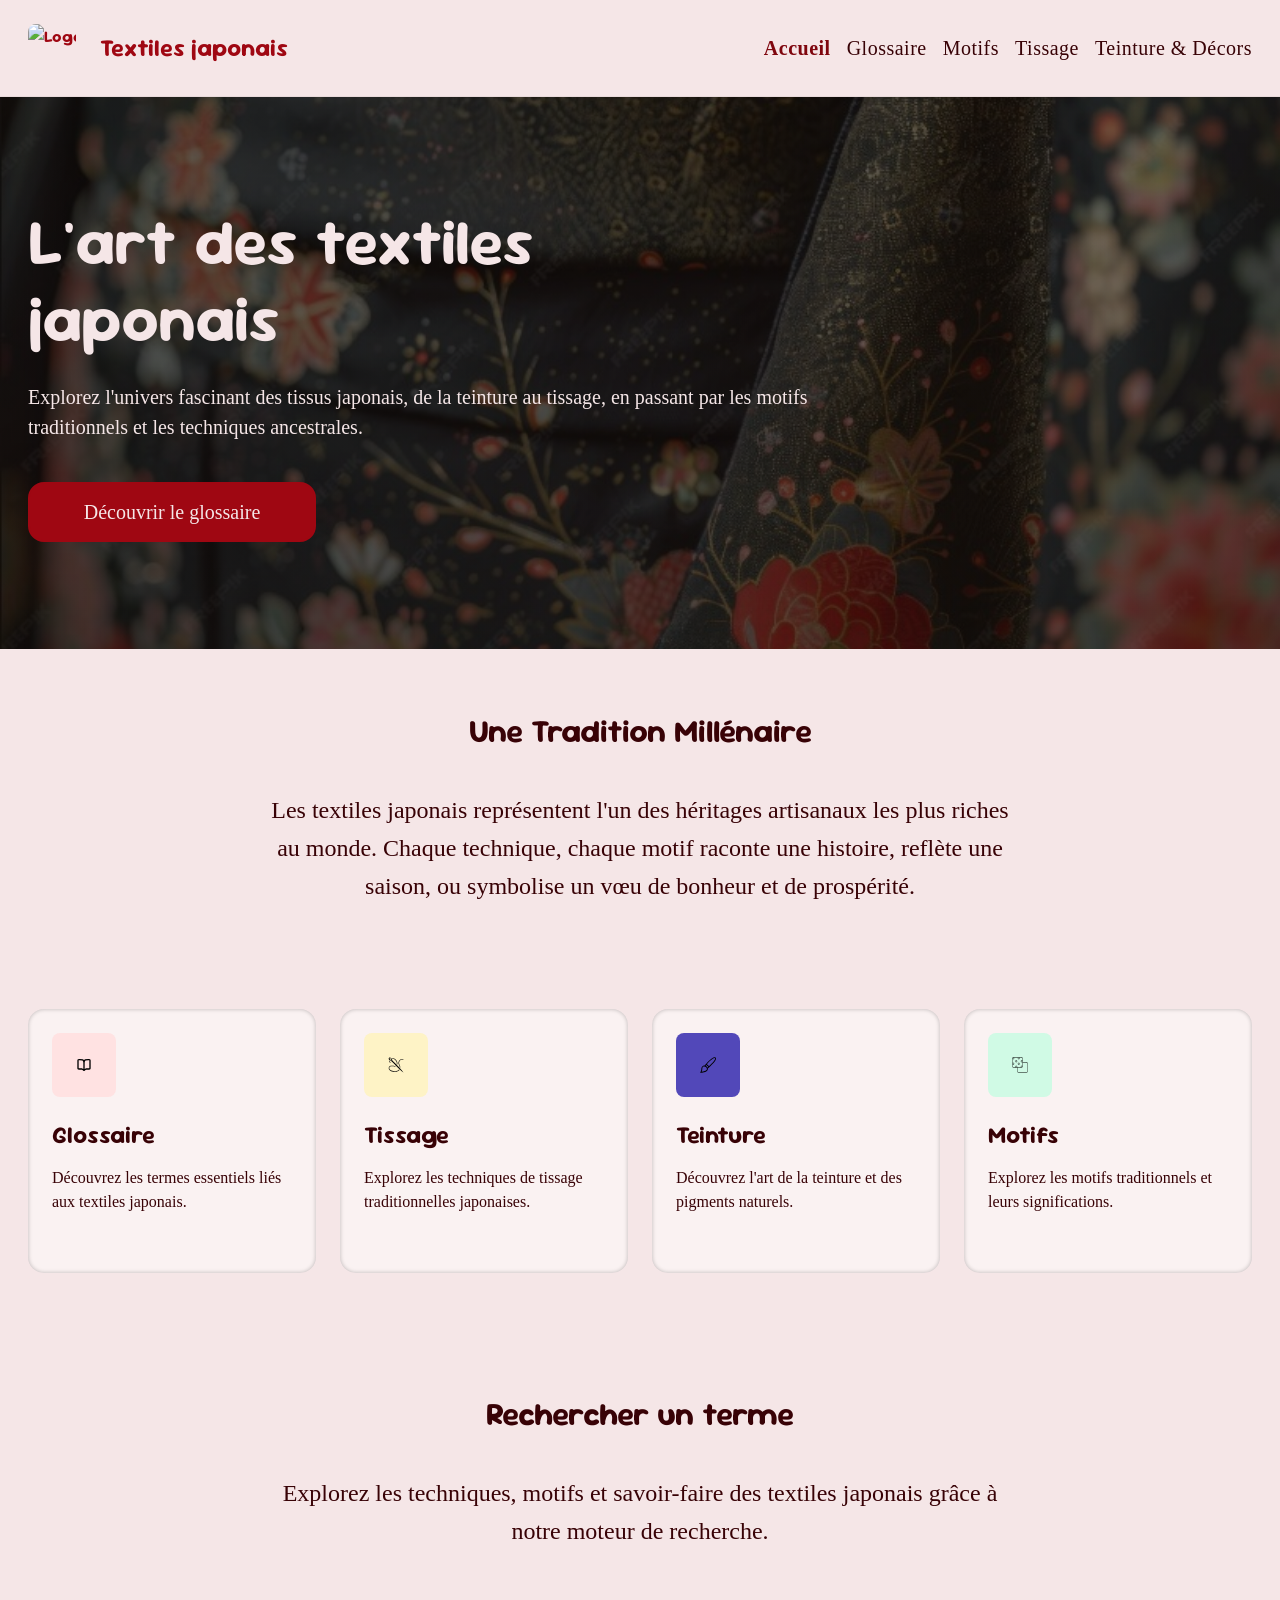
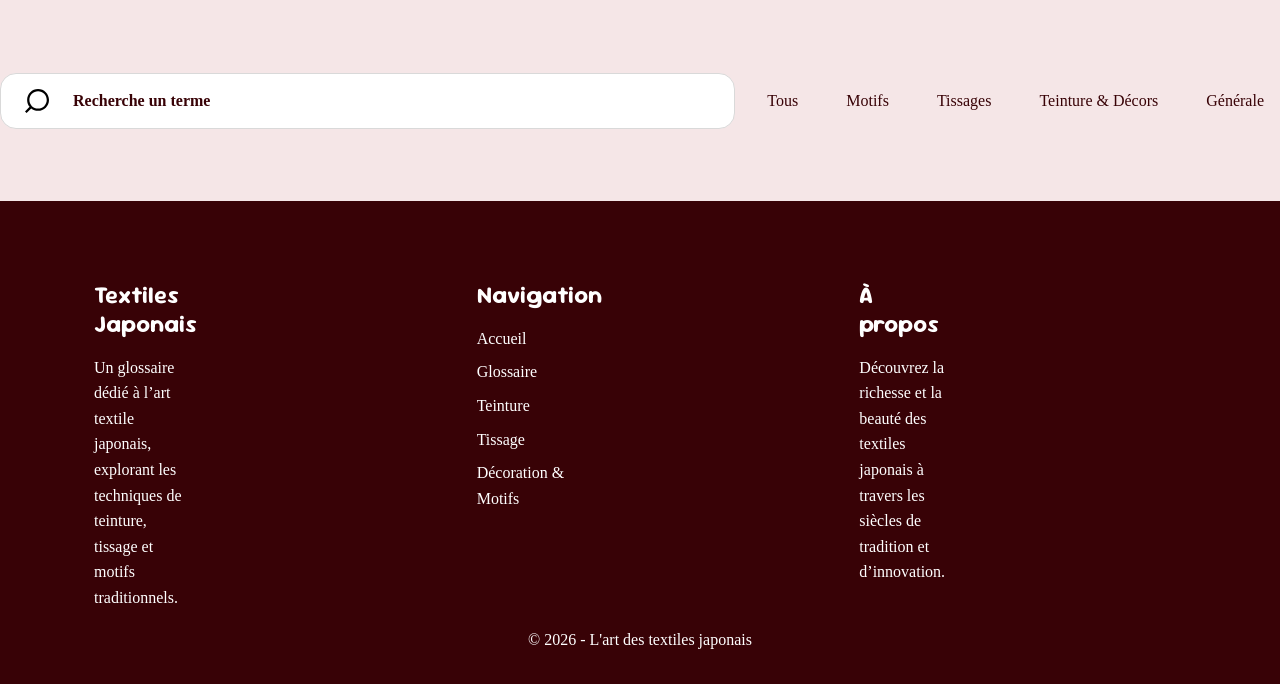
==== index.html @ 6d3a4010 "working" ====
<!DOCTYPE html>
<html lang="fr">
<head>
  <meta charset="UTF-8">
  <meta name="viewport" content="width=device-width, initial-scale=1.0">

  <title>L'art des textiles japonais | Accueil</title>
  <meta name="description" content="Découvrez l'univers des textiles japonais : glossaire, motifs, tissage, teinture et décoration traditionnels.">

  <meta property="og:title" content="L'art des textiles japonais | Accueil">
  <meta property="og:description" content="Explorez l'univers fascinant des tissus japonais, de la teinture au tissage, en passant par les motifs traditionnels et les techniques ancestrales.">
  <meta property="og:image" content="images/og-image.jpg">
  <meta property="og:type" content="website">

  <link rel="preconnect" href="https://fonts.googleapis.com">
  <link rel="preconnect" href="https://fonts.gstatic.com" crossorigin>
  <link href="https://fonts.googleapis.com/css2?family=Sour+Gummy:wght@700&display=swap" rel="stylesheet">

  <link rel="stylesheet" href="https://cdn.jsdelivr.net/npm/bootstrap-icons@1.11.3/font/bootstrap-icons.min.css">
  <link href="https://cdn.jsdelivr.net/npm/bootstrap@5.3.3/dist/css/bootstrap.min.css" rel="stylesheet">
  <link rel="stylesheet" href="css/style.css">
</head>
<body>

    <div id="site-header"></div>

  <main>

    <!-- Bloc 1 : Hero -->
    <section class="hero-section-textile">
  <div class="custom-container">
    <div class="row">
      <div class="col-12 col-md-10 col-lg-8">
        <div class="hero-content">
          <h1>L'art des textiles japonais</h1>

          <p>
            Explorez l'univers fascinant des tissus japonais, de la teinture au tissage,
            en passant par les motifs traditionnels et les techniques ancestrales.
          </p>

          <a href="glossaire.html" class="btn-discover hero-btn">
            Découvrir le glossaire
          </a>
        </div>
      </div>
    </div>
  </div>
</section>

    <!-- Bloc 2 : Introduction -->
    <section class="tradition-section">
    <div class="custom-container tradition-content">
    

        <h2>Une Tradition Millénaire</h2>

        <p>
        Les textiles japonais représentent l'un des héritages artisanaux les plus riches au monde.
        Chaque technique, chaque motif raconte une histoire, reflète une saison, ou symbolise
        un vœu de bonheur et de prospérité.
        </p>

    </div>
    </section>

    <!-- Bloc 3 : 4 carrés -->
    <section class="navigation-cards-section">
        <div class="custom-container">
            <div class="cards-grid">

            <a href="glossaire.html" class="nav-card-link">
                <article class="nav-card">
                <div class="nav-card-icon icon-1">
                    <img src="svg/book.svg" alt="" aria-hidden="true">
                </div>
                <h2>Glossaire</h2>
                <p>Découvrez les termes essentiels liés aux textiles japonais.</p>
                </article>
            </a>

            <a href="tissage.html" class="nav-card-link">
                <article class="nav-card">
                <div class="nav-card-icon icon-2">
                    <img src="svg/sewing.svg" alt="" aria-hidden="true">
                </div>
                <h2>Tissage</h2>
                <p>Explorez les techniques de tissage traditionnelles japonaises.</p>
                </article>
            </a>

            <a href="teinture-decoration.html" class="nav-card-link">
                <article class="nav-card">
                <div class="nav-card-icon icon-3">
                    <img src="svg/paint.svg" alt="" aria-hidden="true">
                </div>
                <h2>Teinture</h2>
                <p>Découvrez l'art de la teinture et des pigments naturels.</p>
                </article>
            </a>

            <a href="motifs.html" class="nav-card-link">
                <article class="nav-card">
                <div class="nav-card-icon icon-4">
                    <img src="svg/pattern.svg" alt="" aria-hidden="true">
                </div>
                <h2>Motifs</h2>
                <p>Explorez les motifs traditionnels et leurs significations.</p>
                </article>
            </a>

            </div>
        </div>
        </section>

    <!-- Bloc 4 : recherche -->
    
   <section class="tradition-section">
  <div class="custom-container tradition-content">

    <h2>Rechercher un terme</h2>

    <p>
      Explorez les techniques, motifs et savoir-faire des textiles japonais
      grâce à notre moteur de recherche.
    </p>

  </div>
</section>

<section class="search-section">
        <div class="search-toolbar">

  <div class="search-input-box">
    <img src="svg/loupe.svg" alt="" aria-hidden="true">
    <label for="searchInput" class="visually-hidden">Recherche un terme</label>
    <input
      type="search"
      id="searchInput"
      class="search-input-field no-border-input"
      placeholder="Recherche un terme"
    >
  </div>

  <div class="search-categories" role="group" aria-label="Filtrer par catégorie">
    <button type="button" class="category-filter" data-category="tous">Tous</button>
<button type="button" class="category-filter" data-category="motifs">Motifs</button>
<button type="button" class="category-filter" data-category="tissages">Tissages</button>
<button type="button" class="category-filter" data-category="teinture">Teinture & Décors</button>
<button type="button" class="category-filter" data-category="generale">Générale</button>
  </div>

</div>

       

        <div id="resultsInfo" class="results-info" aria-live="polite"></div>
        <div id="resultsContainer" class="results-grid"></div>

        

   
    </section>



  </main>

 <div id="site-footer"></div>

  <script src="https://cdn.jsdelivr.net/npm/bootstrap@5.3.3/dist/js/bootstrap.bundle.min.js"></script>
  <script src="js/main.js"></script>
</body>
</html>
---- css/style.css ----
:root {
  --bg-main: #f5e6e7;
  --bg-light: #ffffff72;

  --text-dark: #380206;
  --text-soft: #5f5249;

  --primary: #9f0712;
  --primary-dark: #7d0510;
  --secondary: #b88b4a;
  --accent: #d8c3a5;
  --white: #ffffff;
  --border-light: #d9d9d9;

  --shadow-soft: 0 10px 30px rgba(0, 0, 0, 0.08);
  --shadow-inner: inset 0 0 4px rgba(0, 0, 0, 0.25);

  --radius-lg: 16px;
  --radius-md: 16px;
  --radius-sm: 8px;

  --container-width: 1224px;

  --font-title: "Sour Gummy", cursive;
--font-text: "Times New Roman", serif;

  --fs-h1: 64px;
  --fs-h2: 32px;
  --fs-h3: 24px;
  --fs-text-lg: 32px;
  --fs-text-md: 24px;
  --fs-text: 16px;
  
  --nav-default: #380206;
--nav-hover: #8f0610;
--nav-active: #7f060e;
}

html {
  scroll-behavior: smooth;
}

body {
  margin: 0;
  background-color: var(--bg-main);
  color: #380206;
  font-family: var(--font-text);
  font-size: var(--fs-text);
  line-height: 1.6;
}

h1,
h2,
h3 {
  margin: 0;
  font-family: var(--font-title);
  line-height: 1.2;
}

h1 {
  font-size: var(--fs-h1);
  font-weight: 700;
}

h2 {
  font-size: var(--fs-h2);
  font-weight: 700;
}

h3 {
  font-size: var(--fs-h3);
  font-weight: 400;
}

p {
  margin: 0;
  font-size: var(--fs-text);
  font-family: var(--font-text);
  line-height: 1.6;
}

img {
  display: block;
  max-width: 100%;
  height: auto;
}

a:focus-visible,
button:focus-visible,
input:focus-visible {
  outline: 3px solid var(--secondary);
  outline-offset: 3px;
}

.visually-hidden {
  position: absolute;
  width: 1px;
  height: 1px;
  padding: 0;
  margin: -1px;
  overflow: hidden;
  clip: rect(0, 0, 0, 0);
  white-space: nowrap;
  border: 0;
}

.custom-container {
  width: min(var(--container-width), calc(100% - 2rem));
  margin-inline: auto;
}

/* NAVIGATION */
.site-header {
  position: relative;
  z-index: 100;
}

.custom-navbar {
  padding: 16px 0;
  background-color: #f5e6e7;
  backdrop-filter: blur(8px);
  border-bottom: 1px solid rgba(0, 0, 0, 0.05);
}

.header-row {
  min-height: 64px;
}

.navbar-brand {
  color: var(--primary);
  font-family: var(--font-title);
  font-weight: 700;
  text-decoration: none;
}

.brand-logo {
  display: inline-flex;
  align-items: center;
  gap: 24px;
}

.brand-image {
  width: 48px;
  height: 48px;
  object-fit: cover;
  border-radius: 8px;
  flex-shrink: 0;
}

.brand-text {
  display: inline-block;
  color: var(--primary);
  font-family: var(--font-title);
  font-size: 24px;
  font-weight: 700;
  line-height: 1;
  white-space: nowrap;
}

.header-nav {
  display: flex;
  flex-wrap: nowrap;
  justify-content: flex-end;
  align-items: center;
  gap: 8px 16px;
  overflow-x: auto;
  overflow-y: hidden;
  white-space: nowrap;
  -webkit-overflow-scrolling: touch;
  scrollbar-width: none;
}

.header-nav::-webkit-scrollbar {
  display: none;
}

.header-nav .nav-item {
  flex: 0 0 auto;
}

.nav-link {
  position: relative;
  display: inline-block;
  padding: 8px 0;
  color: var(--nav-default);
  font-size: 20px;
  font-weight: 500;
  white-space: nowrap;
  transition: color 0.3s ease;
  letter-spacing: 0.5px;
}

.nav-link:hover,
.nav-link:focus {
  color: var(--nav-hover);
}

.nav-link.active {
  color: var(--nav-active) !important;
  font-weight: 700;
}

.nav-link::after {
  content: "";
  position: absolute;
  left: 0;
  bottom: -4px;
  width: 0;
  height: 2px;
  background: var(--nav-hover);
  transition: width 0.25s ease;
}

.nav-link:hover::after,
.nav-link:focus::after {
  width: 100%;
}

.nav-link.active::after {
  width: 100%;
  background: var(--nav-active);
}

/* BLOCS DE TITRES COMMUNS */
.section-intro,
.tradition-content{
  display: flex;
  flex-direction: column;
  align-items: center;
  gap: 40px;
  text-align: center;
}

.section-intro p,
.tradition-content p{
  max-width: 744px;
  font-size: var(--fs-text-md);
  font-weight: 400;
  line-height: 1.6;
}
/* HERO ACCUEIL */
.hero-section-tissage,
.hero-section-teinture,
.hero-section-motifs,
.hero-section-textile {
  position: relative;
  height: 552px;
  display: flex;
  align-items: center;
  overflow: hidden;
  color: var(--white);
}

.hero-section-tissage::before {
  content: "";
  position: absolute;
  inset: 0;
  z-index: 0;
  background:
    linear-gradient(rgba(30, 20, 15, 0.45), rgba(30, 20, 15, 0.45)),
    url("../images/Tissage-deb.jpg") center / cover no-repeat;
  transform: scale(1);
  animation: heroZoom 8s ease-out forwards;
}

.hero-section-teinture::before {
  content: "";
  position: absolute;
  inset: 0;
  z-index: 0;
  background:
    linear-gradient(rgba(30, 20, 15, 0.45), rgba(30, 20, 15, 0.45)),
    url("../images/Teinture-Deb.jpg") center / cover no-repeat;
  transform: scale(1);
  animation: heroZoom 8s ease-out forwards;
}

.hero-section-motifs::before {
  content: "";
  position: absolute;
  inset: 0;
  z-index: 0;
  background:
    linear-gradient(rgba(30, 20, 15, 0.45), rgba(30, 20, 15, 0.45)),
    url("../images/Motifs-deb.jpg") center / cover no-repeat;
  transform: scale(1);
  animation: heroZoom 8s ease-out forwards;
}
.hero-section-textile::before {
  content: "";
  position: absolute;
  inset: 0;
  z-index: 0;
  background:
    linear-gradient(rgba(30, 20, 15, 0.45), rgba(30, 20, 15, 0.45)),
    url("../images/Textile_Japonais.jpg") center / cover no-repeat;
  transform: scale(1);
  animation: heroZoom 8s ease-out forwards;
}
.hero-section-tissage::after,
.hero-section-teinture::after,
.hero-section-motifs::after,
.hero-section-textile::after {
  content: "";
  position: absolute;
  inset: 0;
  z-index: 1;
  background:
    linear-gradient(rgba(20, 14, 12, 0.2), rgba(20, 14, 12, 0.35)),
    linear-gradient(to right, rgba(0, 0, 0, 0.3), rgba(0, 0, 0, 0.08));
}

.hero-content {
  position: relative;
  z-index: 2;
  display: flex;
  flex-direction: column;
  gap: 24px;
  text-align: left;
  animation: fadeUp 0.9s ease;
}

.hero-content h1 {
  max-width: 600px;
  color: #f5e6e7;
}

.hero-content p {
  max-width: 808px;
  font-size: 20px;
  font-weight: 400;
  line-height: 1.5;
  color: #f5e6e7;
}

.hero-content .hero-btn {
  margin-top: 16px;
}





@keyframes heroZoom {
  from {
    transform: scale(1.06);
  }
  to {
    transform: scale(1);
  }
}



.hero-btn {
  margin-top: 16px;
}

.btn-discover {
  display: inline-flex;
  align-items: center;
  justify-content: center;

  width: 288px;
  height: 60px;
  padding: 16px;

  border-radius: var(--radius-md);
  background-color: #9f0712;
  color: #f5e6e7;

  font-size: 20px;
  font-weight: 500;
  text-decoration: none;

  border: 2px solid #9f0712;

  transition: all 0.3s ease;
}

.btn-discover:hover,
.btn-discover:focus {
  background-color: #f5e6e7;
  color: #9f0712;
}


/* BLOC INTRO */
.tradition-section {
  height: 320px;
  display: flex;
  align-items: center;
}

/* CARTES DE NAVIGATION */
.navigation-cards-section,
.search-section {
  padding: 40px 0;
}

.cards-grid {
  display: flex;
  flex-wrap: wrap;
  justify-content: space-between;
  gap: 24px;
}

.nav-card-link,
.result-card-link {
  display: block;
  color: inherit;
  text-decoration: none;
}

.nav-card {
  width: 288px;
  height: 264px;
  display: flex;
  flex-direction: column;
  align-items: flex-start;

  padding: 24px 24px;

  background-color: var(--bg-light);
  border-radius: var(--radius-md);
  box-shadow: var(--shadow-inner);

  transition: transform 0.3s ease, box-shadow 0.3s ease;
}

.nav-card:hover,
.nav-card:focus-within {
  transform: translateY(-6px);
  box-shadow: 0 14px 34px rgba(0, 0, 0, 0.12);
}

.nav-card-icon {
  width: 64px;
  height: 64px;
  box-sizing: border-box;
  display: flex;
  align-items: center;
  justify-content: center;
  padding: 24px;
  border-radius: var(--radius-sm);
}

.nav-card-icon img {
  width: 100%;
  height: 100%;
  object-fit: contain;
}

.nav-card h2 {
  margin-top: 24px;
  font-size: 24px;
  font-weight: 700;
  text-align: left;
}

.nav-card p {
  margin-top: 16px;
  font-size: 16px;
  font-weight: 400;
  line-height: 1.5;
  text-align: left;
}

.icon-1 { background-color: #ffe2e2; }
.icon-2 { background-color: #fef3c6; }
.icon-3 { background-color: #5248b9; }
.icon-4 { background-color: #d0fae5; }



/* RECHERCHE */

.search-section-content {
  display: flex;
  flex-direction: column;
  gap: 24px;
}

.search-toolbar {
  display: flex;
  align-items: center;
  gap: 16px;
  width: 100%;
}

.search-input-box {
  flex: 1 1 auto;
  max-width: 100%;
  display: flex;
  align-items: center;
  gap: 24px;
  height: 56px;
  padding: 0 24px;
  background-color: var(--white);
  border: 1px solid var(--border-light);
  border-radius: var(--radius-md);
}

.search-input-box img {
  width: 24px;
  height: 24px;
  object-fit: contain;
  flex-shrink: 0;
   color: #380206;
}

.search-input-field,
.no-border-input {
  flex: 1 1 auto;
  min-width: 0;
  width: 100%;
  padding: 0;
  border: none;
  outline: none;
  background: transparent;
  color: #380206;
  font-size: 16px;
  font-weight: 700;
}

.search-input-field::placeholder,
.no-border-input::placeholder {
  color: #380206;
  opacity: 1;
}

.search-categories {
  flex: 0 1 496px;
  max-width: 600px;
  display: flex;
  align-items: center;
  justify-content: flex-end;
  gap: 16px;
}

.category-filter {
  padding: 8px 16px;
  border: none;
  border-radius: var(--radius-sm);
  background: transparent;
  color: #380206;
  font-size: 16px;
  font-weight: 500;
  white-space: nowrap;
  transition: background-color 0.3s ease, color 0.3s ease;
}



.category-filter:hover,
.category-filter:focus {
  background-color: #9f0712;
  color: #f5e6e7;
  border-color: #9f0712;
}



.results-count,
.results-info {
  width: 100%;
  max-width: var(--container-width);
  margin: 32px auto 0;
  text-align: center;
  color: #380206;
  font-size: 16px;
  font-weight: 700;
}

.results-grid {
  display: grid;
  grid-template-columns: repeat(3, 392px);
  justify-content: center;
  gap: 16px;
  width: 100%;
  max-width: var(--container-width);
  margin: 24px auto 0;
}

/* CARTES RÉSULTATS */
.result-card {
  display: flex;
  width: 392px;
  height: 384px;
  overflow: hidden;
  background-color: var(--white);
  border-radius: var(--radius-md);
  box-shadow: var(--shadow-inner);
  transition: transform 0.3s ease;
}

.result-card-link:hover .result-card,
.result-card-link:focus-visible .result-card {
  transform: translateY(-4px);
}

.result-card-image {
  width: 208px;
  height: 384px;
  flex-shrink: 0;
}

.result-card-image img {
  width: 100%;
  height: 100%;
  object-fit: cover;
}

.result-card-content {
  width: 184px;
  height: 384px;
  box-sizing: border-box;
  display: flex;
  flex-direction: column;
  align-items: flex-start;
  padding: 24px 8px;
}

.result-badge {
  display: inline-flex;
  align-items: center;
  justify-content: center;
  padding: 8px;
  border-radius: var(--radius-sm);
  color: #000000;
  font-size: 12px;
  font-weight: 400;
}

.result-text-content {
  display: flex;
  flex-direction: column;
  align-items: flex-start;
  margin-top: 64px;
}

.result-text-content h2 {
  font-size: 24px;
  font-weight: 700;
}

.result-text-content h3 {
  margin-top: 16px;
  font-size: 16px;
  font-weight: 400;
  line-height: 1.4;
}

.result-text-content p {
  margin-top: 16px;
  font-size: 16px;
  font-weight: 400;
  line-height: 1.5;
}


/* FOOTER */

.site-footer {
  padding: 80px 0 32px;
  background-color: var(--text-dark);
  color: var(--white);
}

.footer-grid {
  display: grid;
  grid-template-columns: repeat(3, 1fr);
  gap: 32px;
  max-width: var(--container-width);
  margin: 0 auto;
}

.footer-column h3 {
  font-size: 24px;
  font-weight: 700;
  color: var(--white);
}

.footer-column p,
.footer-column a {
  font-size: 16px;
  line-height: 1.6;
  color: var(--white);
  text-decoration: none;
}

.footer-nav-list {
  list-style: none;
  padding: 0;
  margin: 16px 0 0;

  display: flex;
  flex-direction: column;
  gap: 8px;
}

.footer-nav-list a {
  transition: color 0.3s ease;
}

.footer-nav-list a:hover,
.footer-nav-list a:focus {
  color: var(--secondary);
}

.footer-bottom {
  margin-top: 16px;
}

.footer-bottom p {
  margin: 0;
  font-size: 16px;
}

/* RESPONSIVE */
@media (min-width: 1440px) {
  .custom-container {
    width: var(--container-width);
  }
}

@media (max-width: 1200px) {
  .cards-grid {
    justify-content: center;
  }
  .footer-grid {
    grid-template-columns: 1fr;
    gap: 40px;
  }

  .footer-column {
    width: 100%;
  }
}

@media (max-width: 992px) {
  .hero-section-tissage,
  .hero-section-teinture,
  .hero-section-motifs,
   .hero-section-textile {
    height: 480px;
  }

  .hero-content h1,
  .hero-content p {
    max-width: 100%;
  }
  .header-nav {
    gap: 24px;
  }

  .nav-link {
    font-size: 20px;
  }
 



 .search-toolbar {
  display: flex;
  align-items: center;
  gap: 16px;
  width: 100%;
}

/* BARRE DE RECHERCHE */
.search-input-box {
  flex: 1 1 auto;
  min-width: 0;

  display: flex;
  align-items: center;
  gap: 24px;

  height: 56px;
  padding: 0 24px;

  background-color: var(--white);
  border: 1px solid var(--border-light);
  border-radius: var(--radius-md);
}

/* CATÉGORIES */
.search-categories {
  flex: 0 0 auto;

  display: flex;
  align-items: center;
  gap: 16px;

  white-space: nowrap;
}

  .category-filter {
    padding: 8px;
    font-size: 14px;
  }


  .results-grid {
    grid-template-columns: repeat(2, 392px);
  }
  
}

@media (max-width: 840px) {
  .results-grid {
    grid-template-columns: 392px;
  }
}
@media (max-width: 767.98px) {
  .hero-section-tissage,
  .hero-section-teinture,
  .hero-section-motifs,
   .hero-section-textile{
    height: 480px;
  }

  .hero-content h1,
  .hero-content p {
    max-width: 100%;
  }
  .brand-text {
    font-size: 20px;
  }
  .custom-navbar {
    padding: 12px 0;
  }

  .header-row {
    min-height: 56px;
  }

  .brand-logo {
    gap: 0;
  }

  .header-nav {
    gap: 8px 12px;
    flex-wrap: nowrap;
  }

  .header-nav .nav-item-home {
    display: none;
  }

  .nav-link {
    font-size: 18px;
  }
   .search-toolbar {
    flex-direction: column;
    align-items: stretch;
  }

  .search-categories {
    justify-content: center;
    flex-wrap: wrap;
  }

  .category-filter {
    font-size: 14px;
    padding: 8px 12px;
  }
}
@media (max-width: 768px) {
  h1 {
    font-size: 40px;
  }

  h2 {
    font-size: 24px;
  }

 
  .tradition-content p{
    font-size: 24px;
  }

  .tradition-section {
    height: auto;
    padding: 80px 0;
  }

  .nav-card {
    width: 100%;
    max-width: 424px;
    height: auto;
  }

  .nav-card p {
    font-size: 16px;
  }

  .teinture-hero-section {
    height: auto;
    min-height: 360px;
    padding: 80px 0;
  }
  .brand-logo {
    gap: 24px;
  }
  
}

@media (max-width: 576px) {
  h2 {
    font-size: 24px;
  }

  .hero-text {
    font-size: 24px;
  }

  .results-grid {
    grid-template-columns: 1fr;
  }

  .result-card {
    width: 100%;
  }
}

@media (max-width: 420px) {
  .result-card {
    height: auto;
    flex-direction: column;
  }

  .result-card-image,
  .result-card-content {
    width: 100%;
    height: auto;
  }

  .result-card-image {
    height: 240px;
  }
}

.fiche-image {
  width: 100%;
  max-height: 560px;
  object-fit: cover;
}

.fiche-description {
  font-size: var(--fs-text-md);
  line-height: 1.7;
}
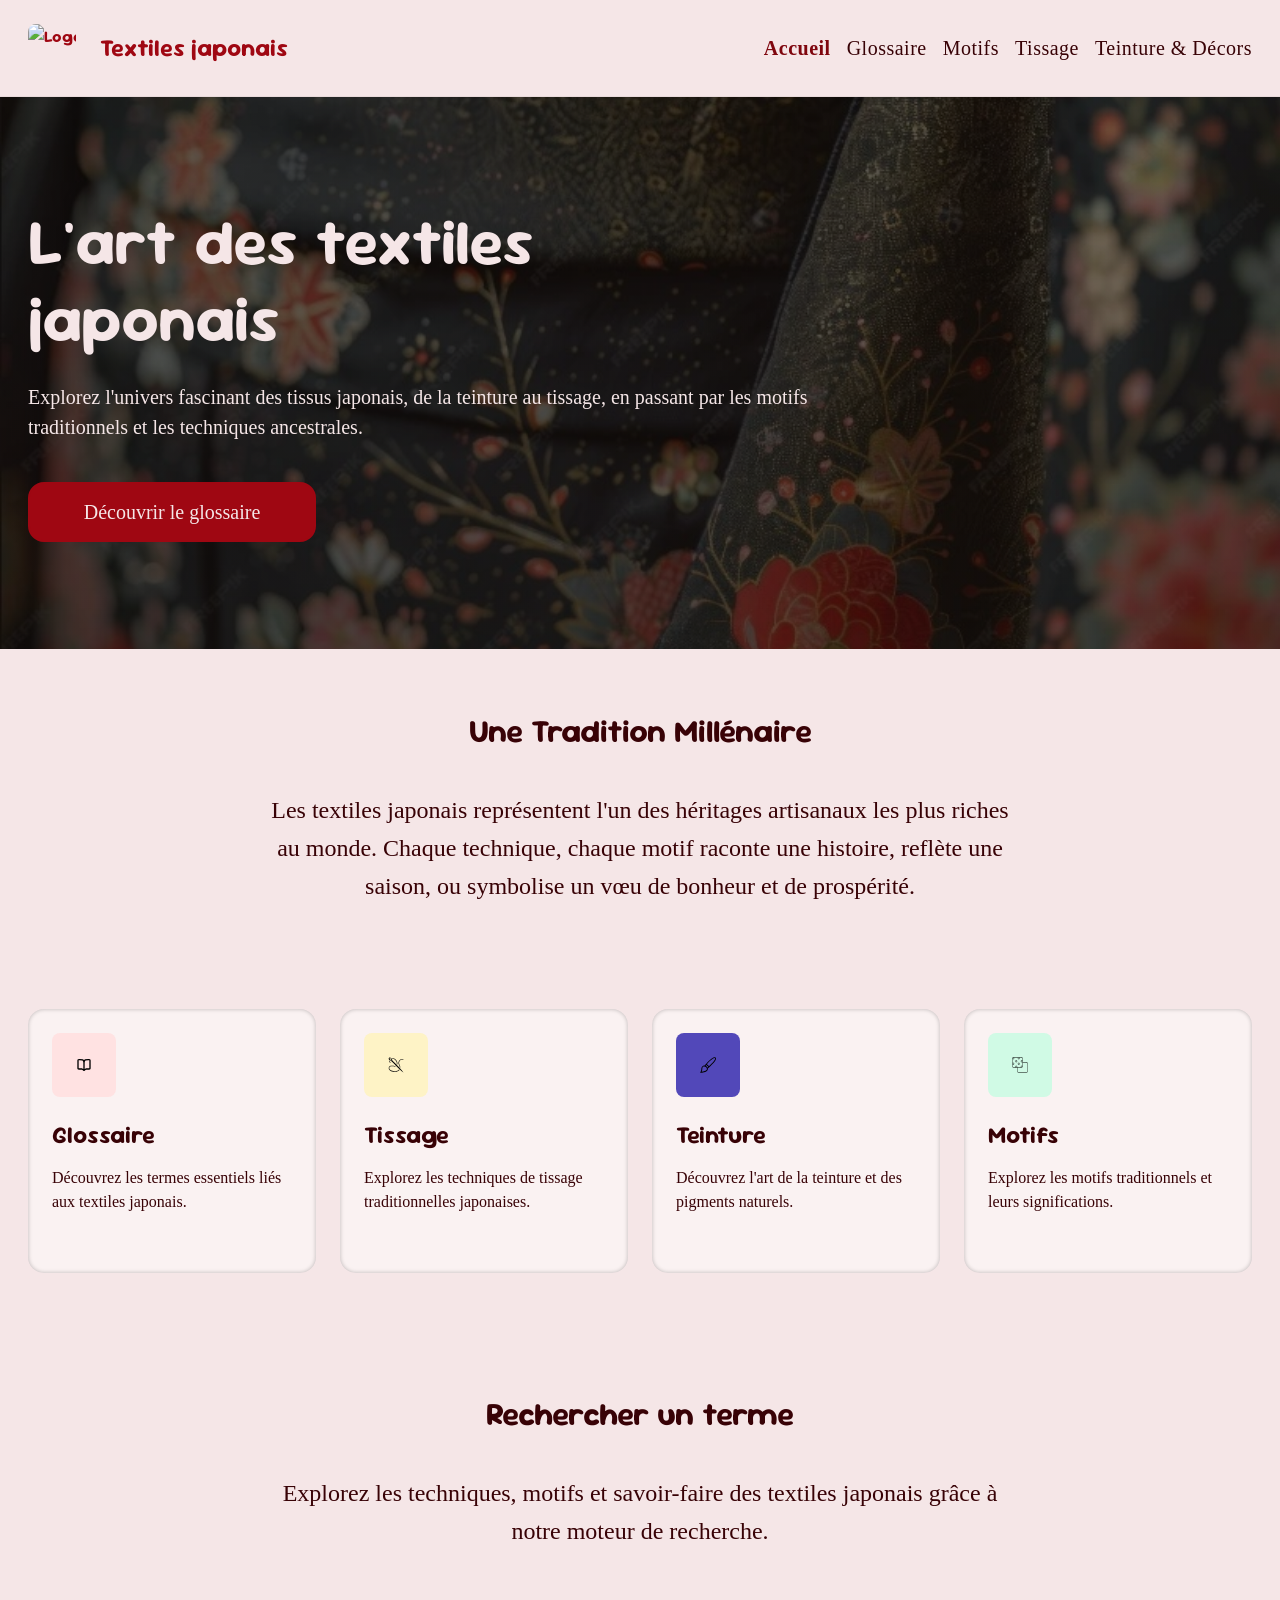
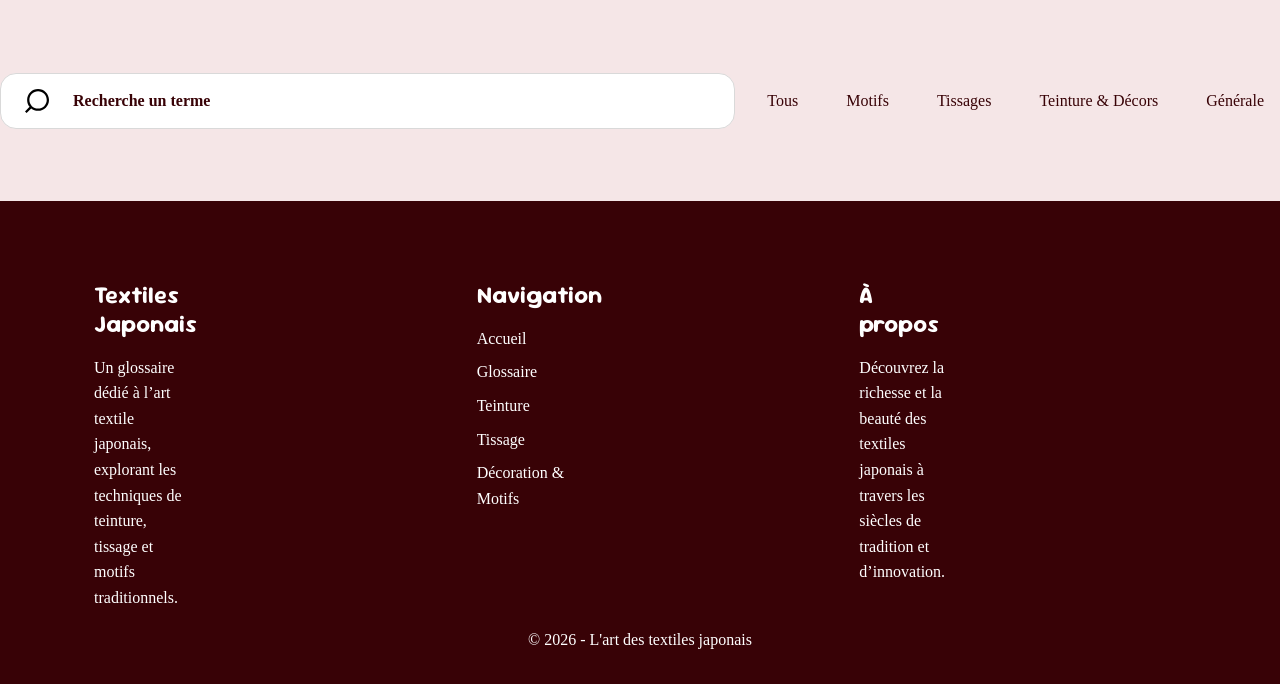
==== commit 187d65dc: "Changement en webp et indentation" ====
--- a/index.html
+++ b/index.html
@@ -1,174 +1,209 @@
-<!DOCTYPE html>
+<!doctype html>
 <html lang="fr">
-<head>
-  <meta charset="UTF-8">
-  <meta name="viewport" content="width=device-width, initial-scale=1.0">
-
-  <title>L'art des textiles japonais | Accueil</title>
-  <meta name="description" content="Découvrez l'univers des textiles japonais : glossaire, motifs, tissage, teinture et décoration traditionnels.">
-
-  <meta property="og:title" content="L'art des textiles japonais | Accueil">
-  <meta property="og:description" content="Explorez l'univers fascinant des tissus japonais, de la teinture au tissage, en passant par les motifs traditionnels et les techniques ancestrales.">
-  <meta property="og:image" content="images/og-image.jpg">
-  <meta property="og:type" content="website">
-
-  <link rel="preconnect" href="https://fonts.googleapis.com">
-  <link rel="preconnect" href="https://fonts.gstatic.com" crossorigin>
-  <link href="https://fonts.googleapis.com/css2?family=Sour+Gummy:wght@700&display=swap" rel="stylesheet">
-
-  <link rel="stylesheet" href="https://cdn.jsdelivr.net/npm/bootstrap-icons@1.11.3/font/bootstrap-icons.min.css">
-  <link href="https://cdn.jsdelivr.net/npm/bootstrap@5.3.3/dist/css/bootstrap.min.css" rel="stylesheet">
-  <link rel="stylesheet" href="css/style.css">
-</head>
-<body>
-
+  <head>
+    <meta charset="UTF-8" />
+    <meta name="viewport" content="width=device-width, initial-scale=1.0" />
+
+    <title>L'art des textiles japonais | Accueil</title>
+    <meta
+      name="description"
+      content="Découvrez l'univers des textiles japonais : glossaire, motifs, tissage, teinture et décoration traditionnels."
+    />
+
+    <meta property="og:title" content="L'art des textiles japonais | Accueil" />
+    <meta
+      property="og:description"
+      content="Explorez l'univers fascinant des tissus japonais, de la teinture au tissage, en passant par les motifs traditionnels et les techniques ancestrales."
+    />
+    <meta property="og:image" content="images/og-image.jpg" />
+    <meta property="og:type" content="website" />
+
+    <link rel="preconnect" href="https://fonts.googleapis.com" />
+    <link rel="preconnect" href="https://fonts.gstatic.com" crossorigin />
+    <link
+      href="https://fonts.googleapis.com/css2?family=Sour+Gummy:wght@700&display=swap"
+      rel="stylesheet"
+    />
+
+    <link
+      rel="stylesheet"
+      href="https://cdn.jsdelivr.net/npm/bootstrap-icons@1.11.3/font/bootstrap-icons.min.css"
+    />
+    <link
+      href="https://cdn.jsdelivr.net/npm/bootstrap@5.3.3/dist/css/bootstrap.min.css"
+      rel="stylesheet"
+    />
+    <link rel="stylesheet" href="css/style.css" />
+  </head>
+  <body>
     <div id="site-header"></div>
 
-  <main>
-
-    <!-- Bloc 1 : Hero -->
-    <section class="hero-section-textile">
-  <div class="custom-container">
-    <div class="row">
-      <div class="col-12 col-md-10 col-lg-8">
-        <div class="hero-content">
-          <h1>L'art des textiles japonais</h1>
+    <main>
+      <!-- Bloc 1 : Hero -->
+      <section class="hero-section-textile">
+        <div class="custom-container">
+          <div class="row">
+            <div class="col-12 col-md-10 col-lg-8">
+              <div class="hero-content">
+                <h1>L'art des textiles japonais</h1>
+
+                <p>
+                  Explorez l'univers fascinant des tissus japonais, de la
+                  teinture au tissage, en passant par les motifs traditionnels
+                  et les techniques ancestrales.
+                </p>
+
+                <a href="glossaire.html" class="btn-discover hero-btn">
+                  Découvrir le glossaire
+                </a>
+              </div>
+            </div>
+          </div>
+        </div>
+      </section>
+
+      <!-- Bloc 2 : Introduction -->
+      <section class="tradition-section">
+        <div class="custom-container tradition-content">
+          <h2>Une Tradition Millénaire</h2>
 
           <p>
-            Explorez l'univers fascinant des tissus japonais, de la teinture au tissage,
-            en passant par les motifs traditionnels et les techniques ancestrales.
+            Les textiles japonais représentent l'un des héritages artisanaux les
+            plus riches au monde. Chaque technique, chaque motif raconte une
+            histoire, reflète une saison, ou symbolise un vœu de bonheur et de
+            prospérité.
           </p>
-
-          <a href="glossaire.html" class="btn-discover hero-btn">
-            Découvrir le glossaire
-          </a>
-        </div>
-      </div>
-    </div>
-  </div>
-</section>
-
-    <!-- Bloc 2 : Introduction -->
-    <section class="tradition-section">
-    <div class="custom-container tradition-content">
-    
-
-        <h2>Une Tradition Millénaire</h2>
-
-        <p>
-        Les textiles japonais représentent l'un des héritages artisanaux les plus riches au monde.
-        Chaque technique, chaque motif raconte une histoire, reflète une saison, ou symbolise
-        un vœu de bonheur et de prospérité.
-        </p>
-
-    </div>
-    </section>
-
-    <!-- Bloc 3 : 4 carrés -->
-    <section class="navigation-cards-section">
+        </div>
+      </section>
+
+      <!-- Bloc 3 : 4 carrés -->
+      <section class="navigation-cards-section">
         <div class="custom-container">
-            <div class="cards-grid">
-
+          <div class="cards-grid">
             <a href="glossaire.html" class="nav-card-link">
-                <article class="nav-card">
+              <article class="nav-card">
                 <div class="nav-card-icon icon-1">
-                    <img src="svg/book.svg" alt="" aria-hidden="true">
+                  <img src="svg/book.svg" alt="" aria-hidden="true" />
                 </div>
                 <h2>Glossaire</h2>
-                <p>Découvrez les termes essentiels liés aux textiles japonais.</p>
-                </article>
+                <p>
+                  Découvrez les termes essentiels liés aux textiles japonais.
+                </p>
+              </article>
             </a>
 
             <a href="tissage.html" class="nav-card-link">
-                <article class="nav-card">
+              <article class="nav-card">
                 <div class="nav-card-icon icon-2">
-                    <img src="svg/sewing.svg" alt="" aria-hidden="true">
+                  <img src="svg/sewing.svg" alt="" aria-hidden="true" />
                 </div>
                 <h2>Tissage</h2>
-                <p>Explorez les techniques de tissage traditionnelles japonaises.</p>
-                </article>
+                <p>
+                  Explorez les techniques de tissage traditionnelles japonaises.
+                </p>
+              </article>
             </a>
 
             <a href="teinture-decoration.html" class="nav-card-link">
-                <article class="nav-card">
+              <article class="nav-card">
                 <div class="nav-card-icon icon-3">
-                    <img src="svg/paint.svg" alt="" aria-hidden="true">
+                  <img src="svg/paint.svg" alt="" aria-hidden="true" />
                 </div>
                 <h2>Teinture</h2>
                 <p>Découvrez l'art de la teinture et des pigments naturels.</p>
-                </article>
+              </article>
             </a>
 
             <a href="motifs.html" class="nav-card-link">
-                <article class="nav-card">
+              <article class="nav-card">
                 <div class="nav-card-icon icon-4">
-                    <img src="svg/pattern.svg" alt="" aria-hidden="true">
+                  <img src="svg/pattern.svg" alt="" aria-hidden="true" />
                 </div>
                 <h2>Motifs</h2>
-                <p>Explorez les motifs traditionnels et leurs significations.</p>
-                </article>
-            </a>
-
-            </div>
-        </div>
-        </section>
-
-    <!-- Bloc 4 : recherche -->
-    
-   <section class="tradition-section">
-  <div class="custom-container tradition-content">
-
-    <h2>Rechercher un terme</h2>
-
-    <p>
-      Explorez les techniques, motifs et savoir-faire des textiles japonais
-      grâce à notre moteur de recherche.
-    </p>
-
-  </div>
-</section>
-
-<section class="search-section">
+                <p>
+                  Explorez les motifs traditionnels et leurs significations.
+                </p>
+              </article>
+            </a>
+          </div>
+        </div>
+      </section>
+
+      <!-- Bloc 4 : recherche -->
+
+      <section class="tradition-section">
+        <div class="custom-container tradition-content">
+          <h2>Rechercher un terme</h2>
+
+          <p>
+            Explorez les techniques, motifs et savoir-faire des textiles
+            japonais grâce à notre moteur de recherche.
+          </p>
+        </div>
+      </section>
+
+      <section class="search-section">
         <div class="search-toolbar">
-
-  <div class="search-input-box">
-    <img src="svg/loupe.svg" alt="" aria-hidden="true">
-    <label for="searchInput" class="visually-hidden">Recherche un terme</label>
-    <input
-      type="search"
-      id="searchInput"
-      class="search-input-field no-border-input"
-      placeholder="Recherche un terme"
-    >
-  </div>
-
-  <div class="search-categories" role="group" aria-label="Filtrer par catégorie">
-    <button type="button" class="category-filter" data-category="tous">Tous</button>
-<button type="button" class="category-filter" data-category="motifs">Motifs</button>
-<button type="button" class="category-filter" data-category="tissages">Tissages</button>
-<button type="button" class="category-filter" data-category="teinture">Teinture & Décors</button>
-<button type="button" class="category-filter" data-category="generale">Générale</button>
-  </div>
-
-</div>
-
-       
+          <div class="search-input-box">
+            <img src="svg/loupe.svg" alt="" aria-hidden="true" />
+            <label for="searchInput" class="visually-hidden"
+              >Recherche un terme</label
+            >
+            <input
+              type="search"
+              id="searchInput"
+              class="search-input-field no-border-input"
+              placeholder="Recherche un terme"
+            />
+          </div>
+
+          <div
+            class="search-categories"
+            role="group"
+            aria-label="Filtrer par catégorie"
+          >
+            <button type="button" class="category-filter" data-category="tous">
+              Tous
+            </button>
+            <button
+              type="button"
+              class="category-filter"
+              data-category="motifs"
+            >
+              Motifs
+            </button>
+            <button
+              type="button"
+              class="category-filter"
+              data-category="tissages"
+            >
+              Tissages
+            </button>
+            <button
+              type="button"
+              class="category-filter"
+              data-category="teinture"
+            >
+              Teinture & Décors
+            </button>
+            <button
+              type="button"
+              class="category-filter"
+              data-category="generale"
+            >
+              Générale
+            </button>
+          </div>
+        </div>
 
         <div id="resultsInfo" class="results-info" aria-live="polite"></div>
         <div id="resultsContainer" class="results-grid"></div>
-
-        
-
-   
-    </section>
-
-
-
-  </main>
-
- <div id="site-footer"></div>
-
-  <script src="https://cdn.jsdelivr.net/npm/bootstrap@5.3.3/dist/js/bootstrap.bundle.min.js"></script>
-  <script src="js/main.js"></script>
-</body>
-</html>+      </section>
+    </main>
+
+    <div id="site-footer"></div>
+
+    <script src="https://cdn.jsdelivr.net/npm/bootstrap@5.3.3/dist/js/bootstrap.bundle.min.js"></script>
+    <script src="js/main.js"></script>
+  </body>
+</html>
--- a/css/style.css
+++ b/css/style.css
@@ -258,7 +258,7 @@
   z-index: 0;
   background:
     linear-gradient(rgba(30, 20, 15, 0.45), rgba(30, 20, 15, 0.45)),
-    url("../images/Tissage-deb.jpg") center / cover no-repeat;
+    url("../images/Tissage-deb.webp") center / cover no-repeat;
   transform: scale(1);
   animation: heroZoom 8s ease-out forwards;
 }
@@ -270,7 +270,7 @@
   z-index: 0;
   background:
     linear-gradient(rgba(30, 20, 15, 0.45), rgba(30, 20, 15, 0.45)),
-    url("../images/Teinture-Deb.jpg") center / cover no-repeat;
+    url("../images/Teinture-Deb.webp") center / cover no-repeat;
   transform: scale(1);
   animation: heroZoom 8s ease-out forwards;
 }
@@ -282,7 +282,7 @@
   z-index: 0;
   background:
     linear-gradient(rgba(30, 20, 15, 0.45), rgba(30, 20, 15, 0.45)),
-    url("../images/Motifs-deb.jpg") center / cover no-repeat;
+    url("../images/Motifs-deb.webp") center / cover no-repeat;
   transform: scale(1);
   animation: heroZoom 8s ease-out forwards;
 }
@@ -293,7 +293,7 @@
   z-index: 0;
   background:
     linear-gradient(rgba(30, 20, 15, 0.45), rgba(30, 20, 15, 0.45)),
-    url("../images/Textile_Japonais.jpg") center / cover no-repeat;
+    url("../images/Textile_Japonais.webp") center / cover no-repeat;
   transform: scale(1);
   animation: heroZoom 8s ease-out forwards;
 }
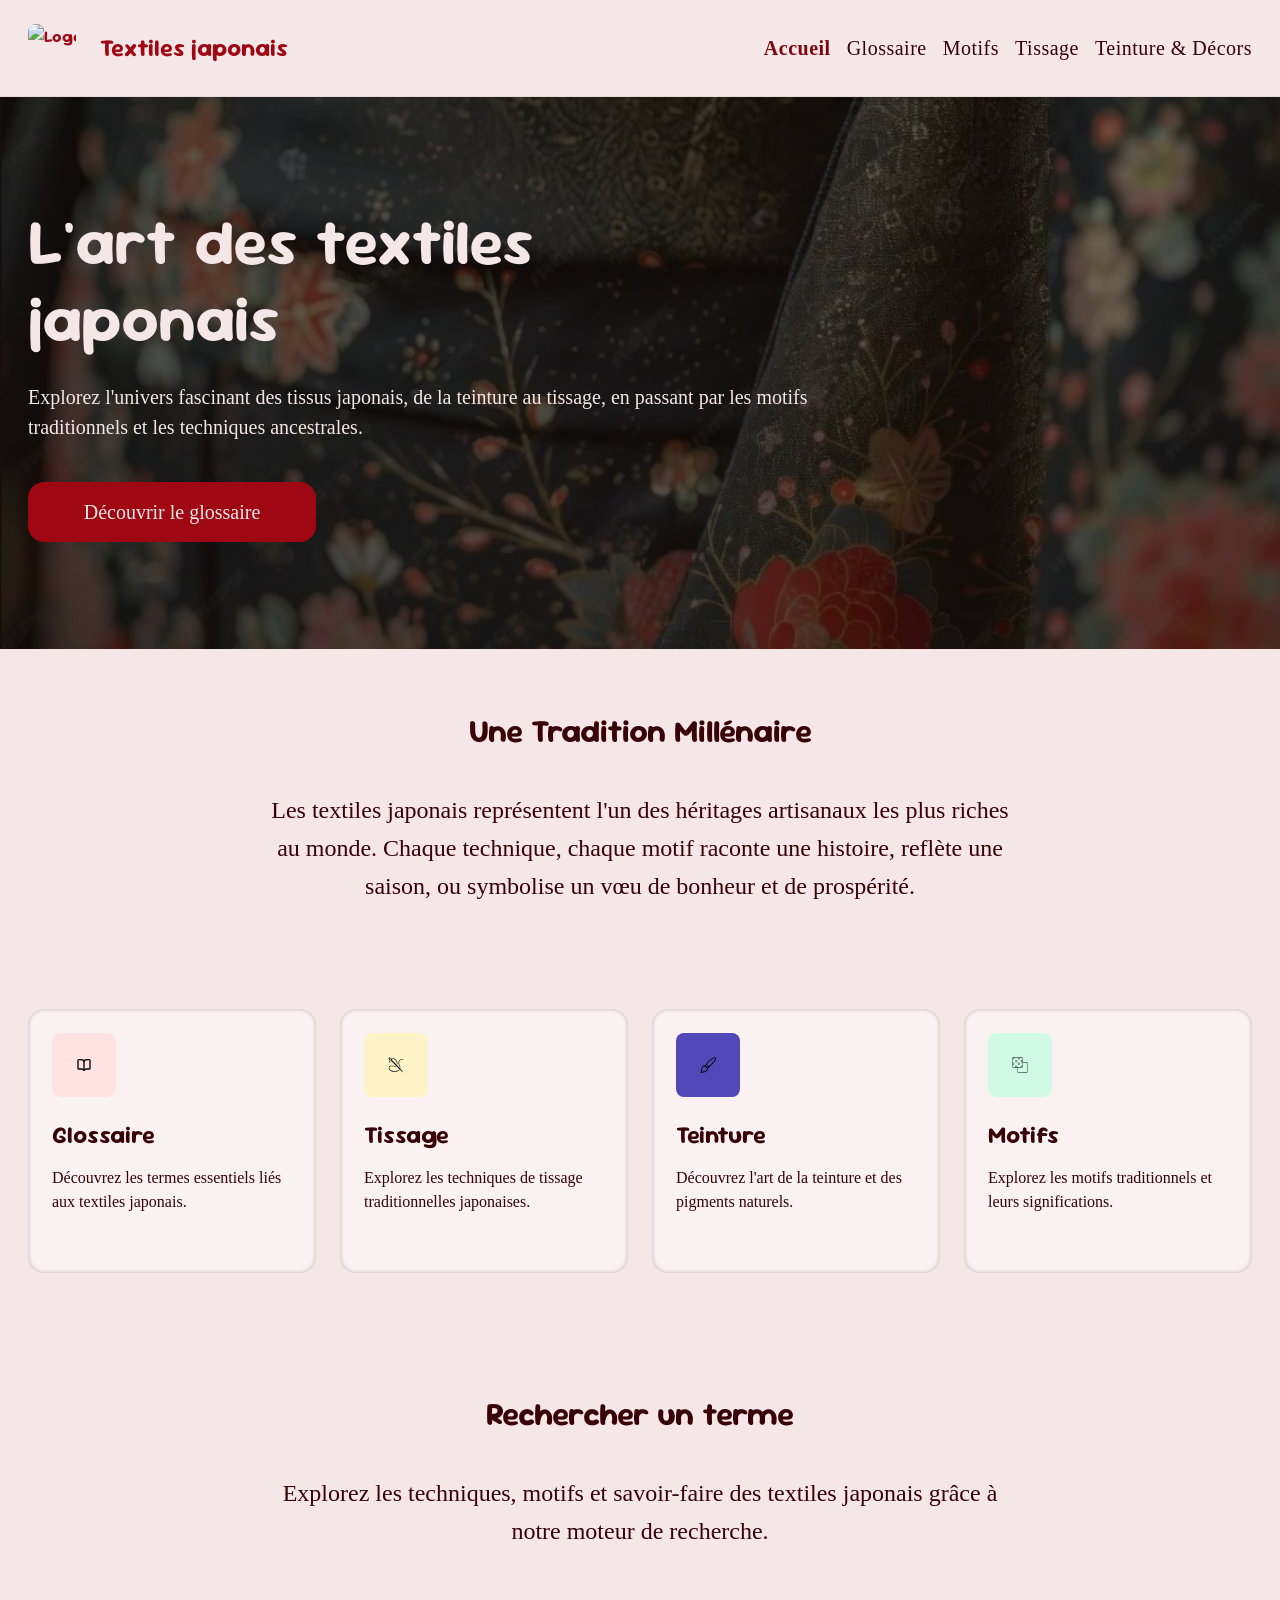
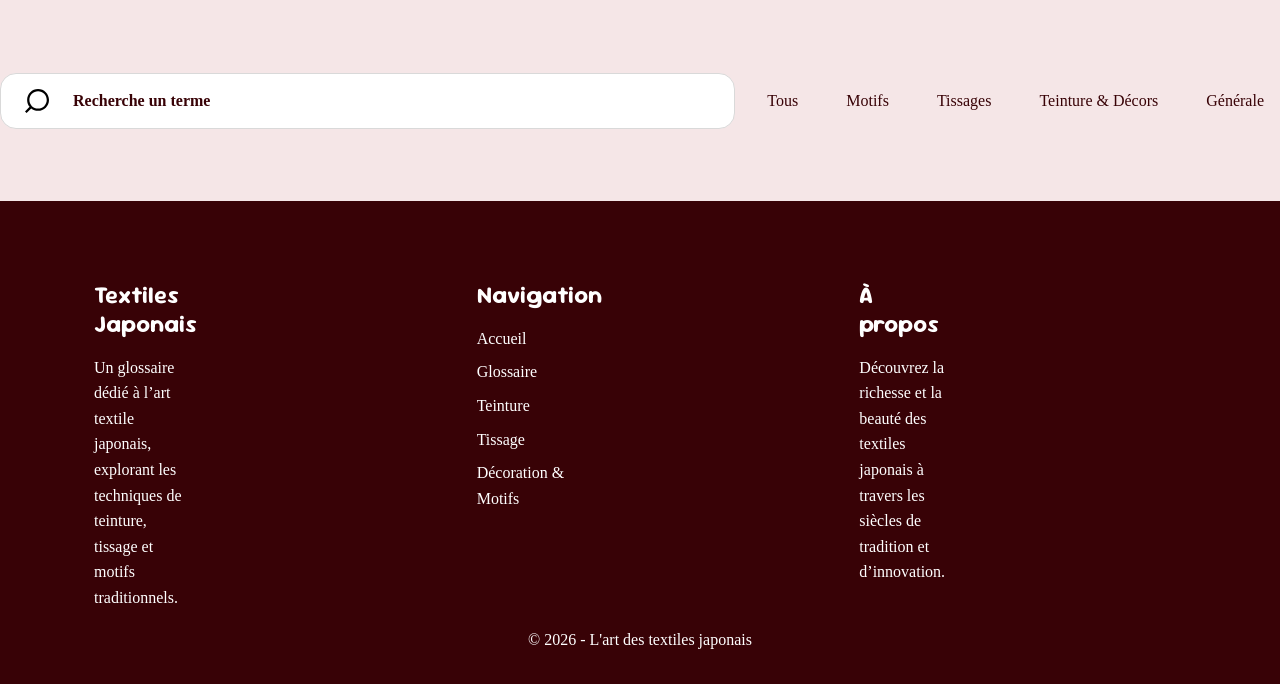
==== commit 2f9e5202: "defer ajouter à <script> rendre style.css non-bloquant" ====
--- a/index.html
+++ b/index.html
@@ -33,7 +33,8 @@
       href="https://cdn.jsdelivr.net/npm/bootstrap@5.3.3/dist/css/bootstrap.min.css"
       rel="stylesheet"
     />
-    <link rel="stylesheet" href="css/style.css" />
+    <link rel="preload" href="css/style.css" as="style" onload="this.onload=null;this.rel='stylesheet'">
+<noscript><link rel="stylesheet" href="css/style.css"></noscript>
   </head>
   <body>
     <div id="site-header"></div>
@@ -203,7 +204,7 @@
 
     <div id="site-footer"></div>
 
-    <script src="https://cdn.jsdelivr.net/npm/bootstrap@5.3.3/dist/js/bootstrap.bundle.min.js"></script>
-    <script src="js/main.js"></script>
+    <script src="https://cdn.jsdelivr.net/npm/bootstrap@5.3.3/dist/js/bootstrap.bundle.min.js" defer></script>
+    <script src="js/main.js" defer></script>
   </body>
 </html>
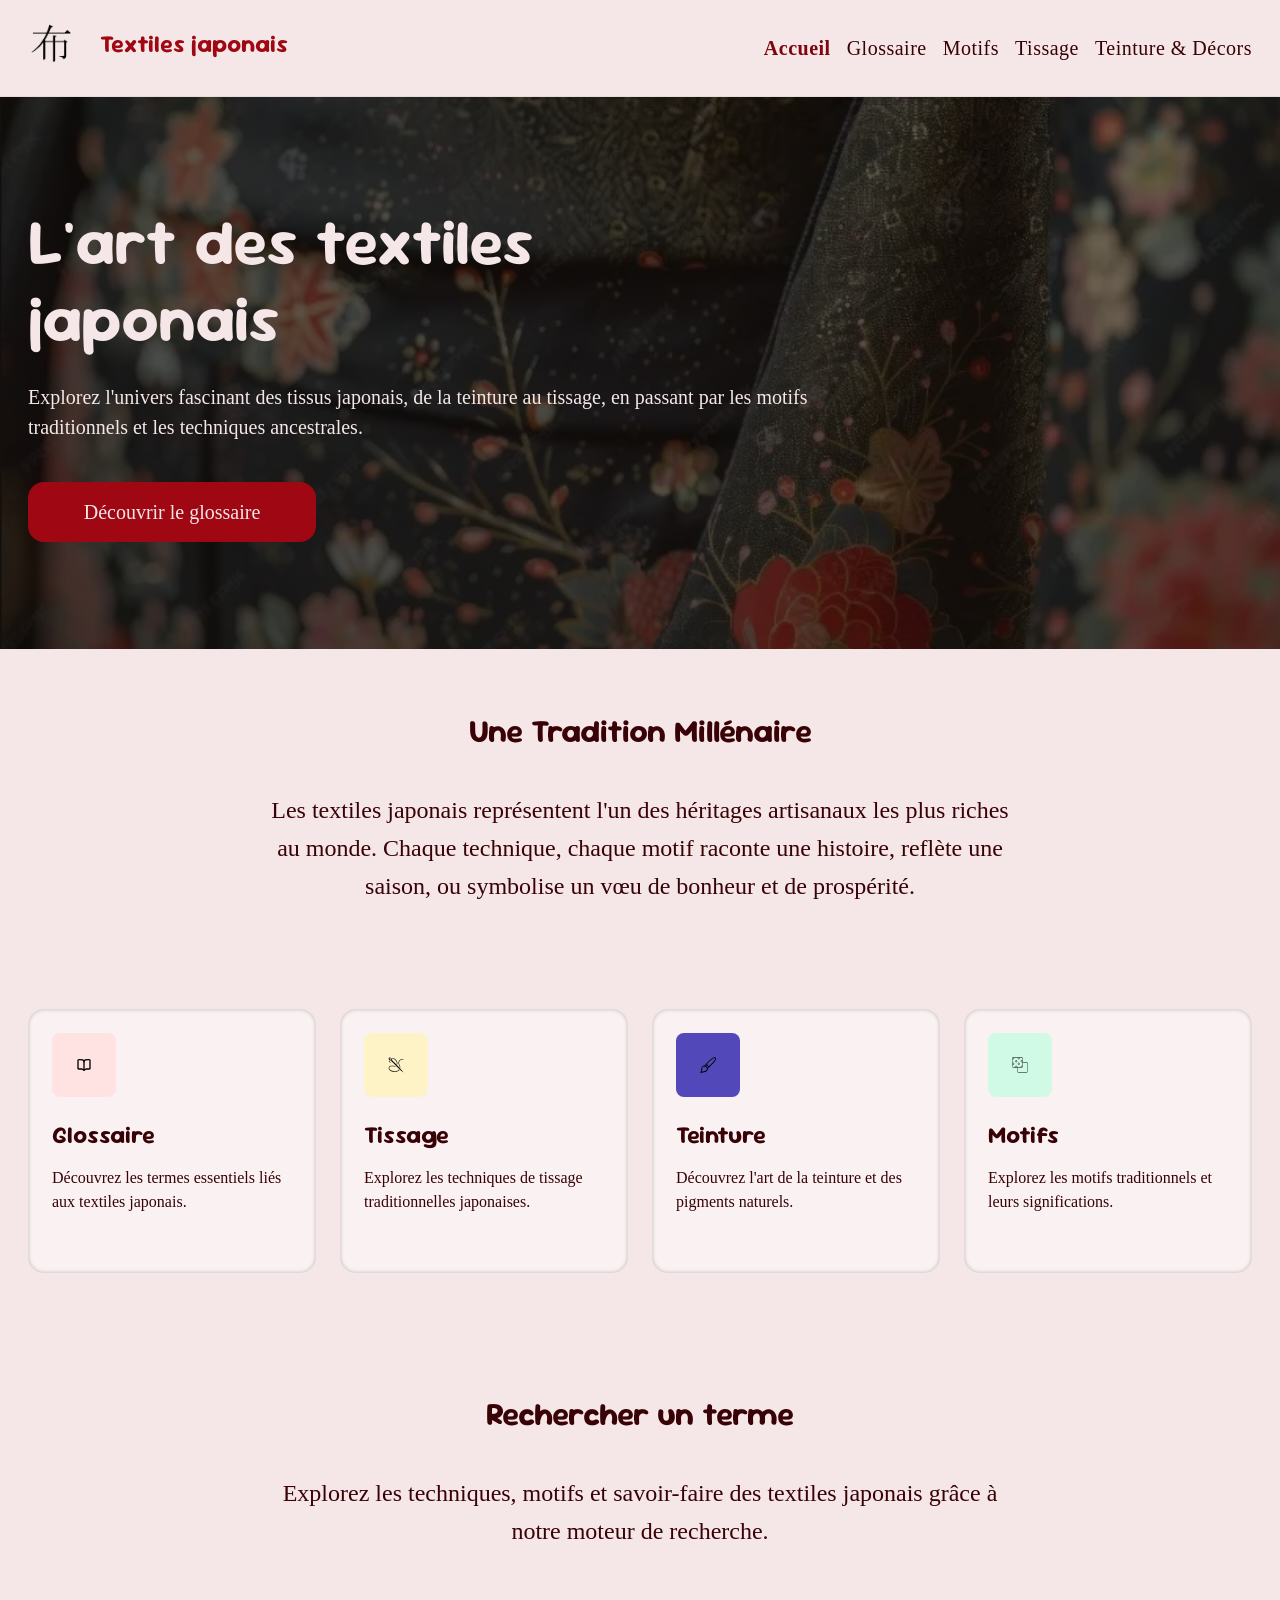
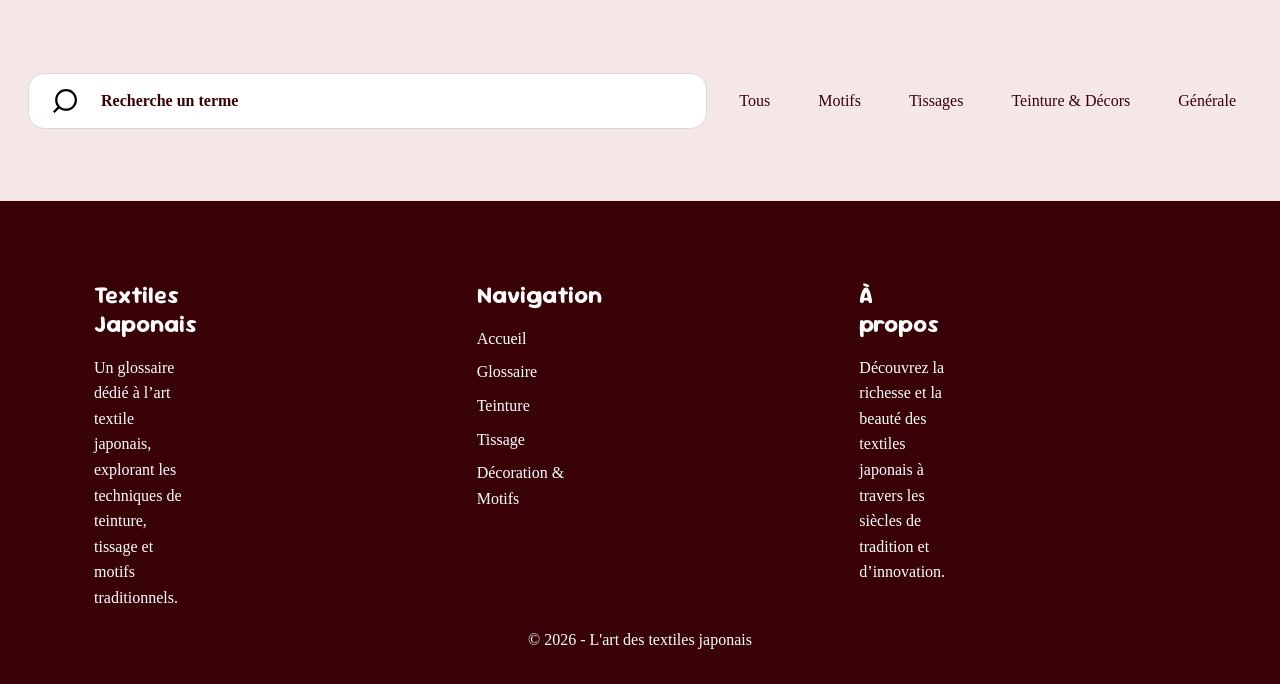
==== commit 58e93684: "rajout custom-container dans search-section" ====
--- a/index.html
+++ b/index.html
@@ -33,8 +33,7 @@
       href="https://cdn.jsdelivr.net/npm/bootstrap@5.3.3/dist/css/bootstrap.min.css"
       rel="stylesheet"
     />
-    <link rel="preload" href="css/style.css" as="style" onload="this.onload=null;this.rel='stylesheet'">
-<noscript><link rel="stylesheet" href="css/style.css"></noscript>
+    <link rel="stylesheet" href="css/style.css" />
   </head>
   <body>
     <div id="site-header"></div>
@@ -144,67 +143,76 @@
       </section>
 
       <section class="search-section">
-        <div class="search-toolbar">
-          <div class="search-input-box">
-            <img src="svg/loupe.svg" alt="" aria-hidden="true" />
-            <label for="searchInput" class="visually-hidden"
-              >Recherche un terme</label
+        <div class="custom-container">
+          <div class="search-toolbar">
+            <div class="search-input-box">
+              <img src="svg/loupe.svg" alt="" aria-hidden="true" />
+              <label for="searchInput" class="visually-hidden">
+                Recherche un terme
+              </label>
+              <input
+                type="search"
+                id="searchInput"
+                class="search-input-field no-border-input"
+                placeholder="Recherche un terme"
+              />
+            </div>
+
+            <div
+              class="search-categories"
+              role="group"
+              aria-label="Filtrer par catégorie"
             >
-            <input
-              type="search"
-              id="searchInput"
-              class="search-input-field no-border-input"
-              placeholder="Recherche un terme"
-            />
+              <button
+                type="button"
+                class="category-filter"
+                data-category="tous"
+              >
+                Tous
+              </button>
+              <button
+                type="button"
+                class="category-filter"
+                data-category="motifs"
+              >
+                Motifs
+              </button>
+              <button
+                type="button"
+                class="category-filter"
+                data-category="tissages"
+              >
+                Tissages
+              </button>
+              <button
+                type="button"
+                class="category-filter"
+                data-category="teinture"
+              >
+                Teinture & Décors
+              </button>
+              <button
+                type="button"
+                class="category-filter"
+                data-category="generale"
+              >
+                Générale
+              </button>
+            </div>
           </div>
 
-          <div
-            class="search-categories"
-            role="group"
-            aria-label="Filtrer par catégorie"
-          >
-            <button type="button" class="category-filter" data-category="tous">
-              Tous
-            </button>
-            <button
-              type="button"
-              class="category-filter"
-              data-category="motifs"
-            >
-              Motifs
-            </button>
-            <button
-              type="button"
-              class="category-filter"
-              data-category="tissages"
-            >
-              Tissages
-            </button>
-            <button
-              type="button"
-              class="category-filter"
-              data-category="teinture"
-            >
-              Teinture & Décors
-            </button>
-            <button
-              type="button"
-              class="category-filter"
-              data-category="generale"
-            >
-              Générale
-            </button>
-          </div>
-        </div>
-
-        <div id="resultsInfo" class="results-info" aria-live="polite"></div>
-        <div id="resultsContainer" class="results-grid"></div>
+          <div id="resultsInfo" class="results-info" aria-live="polite"></div>
+          <div id="resultsContainer" class="results-grid"></div>
+        </div>
       </section>
     </main>
 
     <div id="site-footer"></div>
 
-    <script src="https://cdn.jsdelivr.net/npm/bootstrap@5.3.3/dist/js/bootstrap.bundle.min.js" defer></script>
+    <script
+      src="https://cdn.jsdelivr.net/npm/bootstrap@5.3.3/dist/js/bootstrap.bundle.min.js"
+      defer
+    ></script>
     <script src="js/main.js" defer></script>
   </body>
 </html>
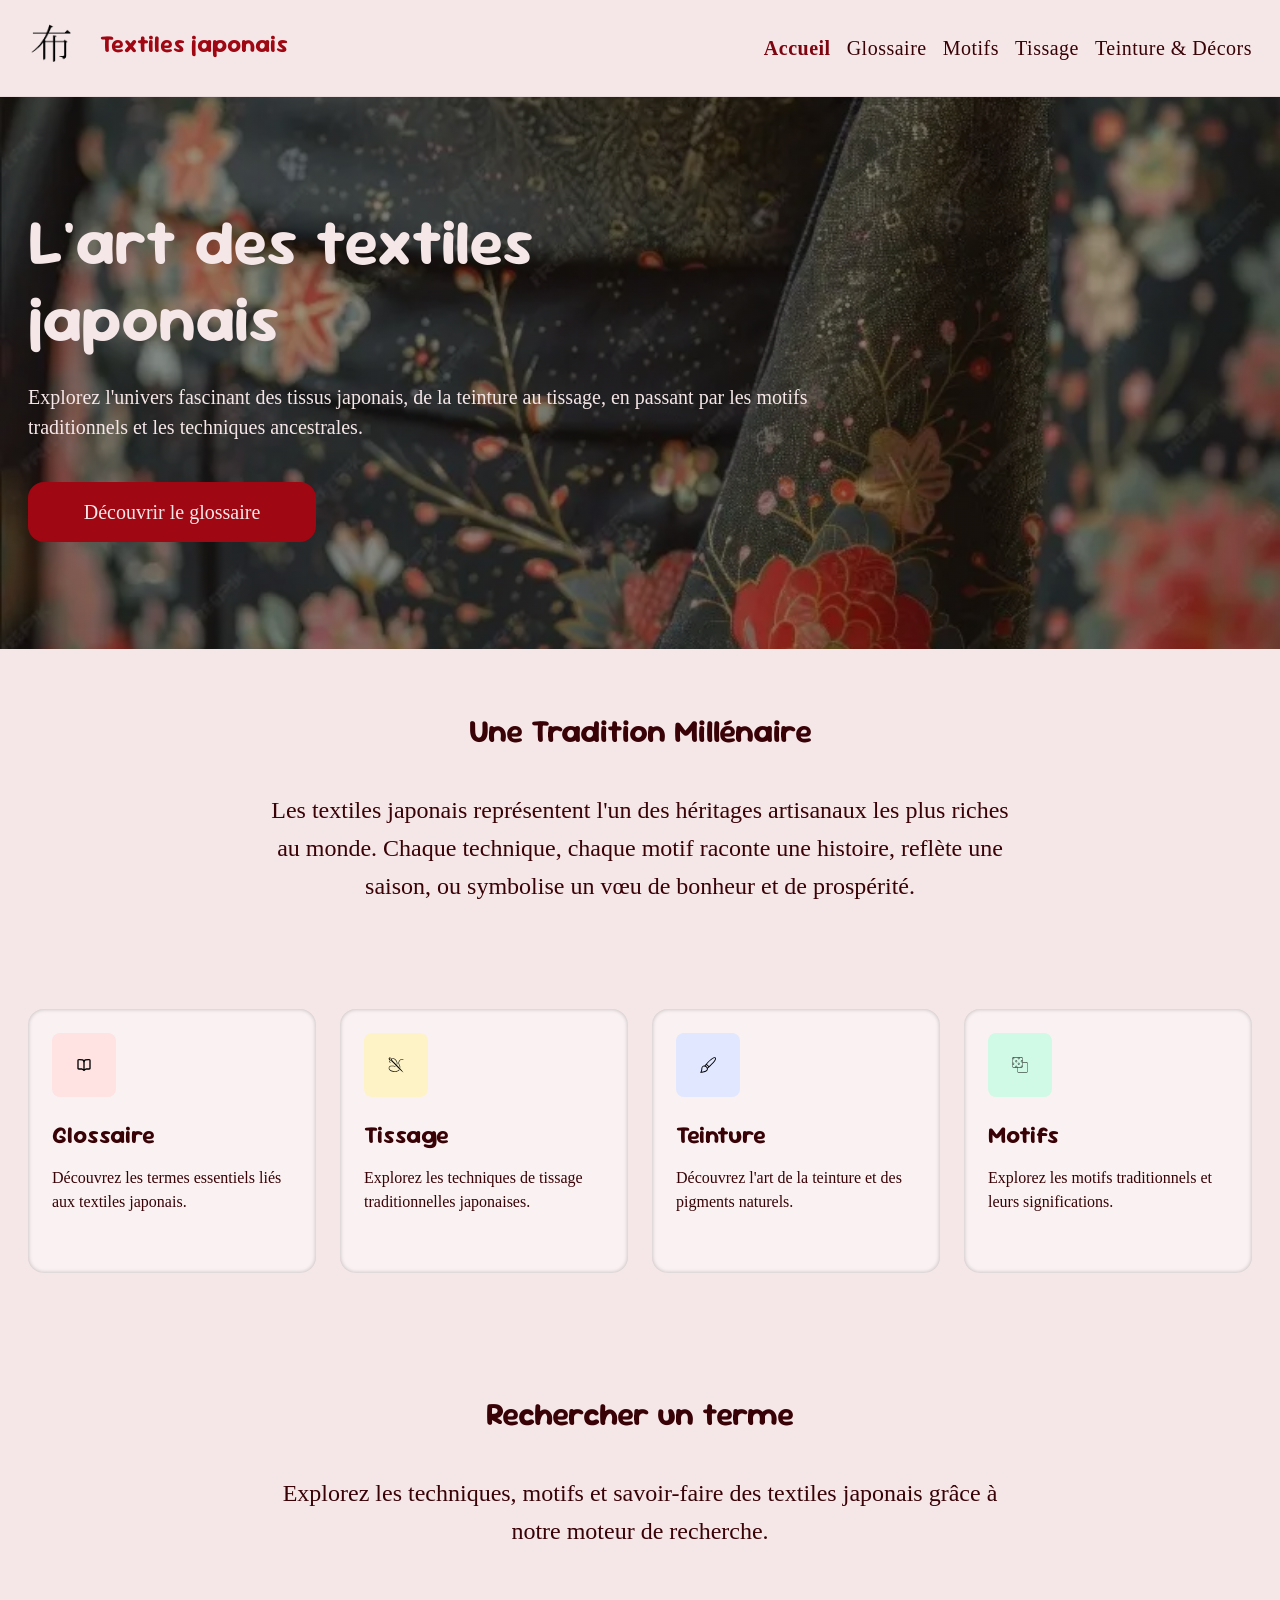
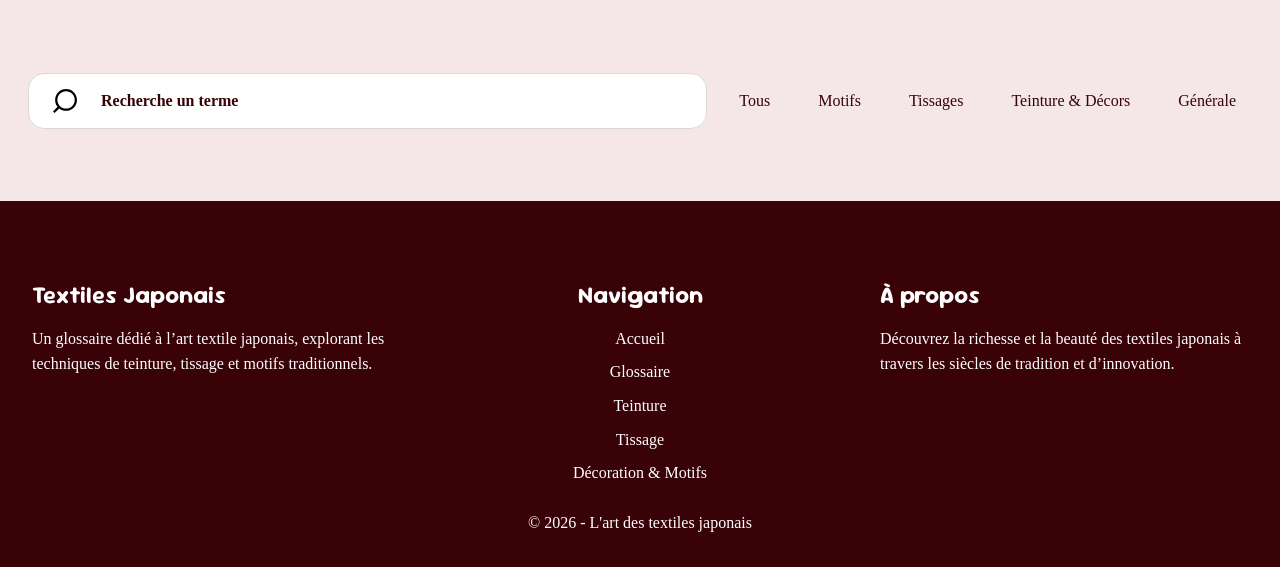
==== commit 41870067: "optimisation du code" ====
--- a/index.html
+++ b/index.html
@@ -40,24 +40,20 @@
 
     <main>
       <!-- Bloc 1 : Hero -->
-      <section class="hero-section-textile">
+      <section class="hero-section hero-section-textile">
         <div class="custom-container">
-          <div class="row">
-            <div class="col-12 col-md-10 col-lg-8">
-              <div class="hero-content">
-                <h1>L'art des textiles japonais</h1>
-
-                <p>
-                  Explorez l'univers fascinant des tissus japonais, de la
-                  teinture au tissage, en passant par les motifs traditionnels
-                  et les techniques ancestrales.
-                </p>
-
-                <a href="glossaire.html" class="btn-discover hero-btn">
-                  Découvrir le glossaire
-                </a>
-              </div>
-            </div>
+          <div class="hero-content">
+            <h1>L'art des textiles japonais</h1>
+
+            <p>
+              Explorez l'univers fascinant des tissus japonais, de la teinture
+              au tissage, en passant par les motifs traditionnels et les
+              techniques ancestrales.
+            </p>
+
+            <a href="glossaire.html" class="btn-discover hero-btn">
+              Découvrir le glossaire
+            </a>
           </div>
         </div>
       </section>
--- a/css/style.css
+++ b/css/style.css
@@ -1,39 +1,61 @@
 :root {
-  --bg-main: #f5e6e7;
-  --bg-light: #ffffff72;
-
-  --text-dark: #380206;
-  --text-soft: #5f5249;
-
-  --primary: #9f0712;
-  --primary-dark: #7d0510;
-  --secondary: #b88b4a;
-  --accent: #d8c3a5;
-  --white: #ffffff;
-  --border-light: #d9d9d9;
-
-  --shadow-soft: 0 10px 30px rgba(0, 0, 0, 0.08);
+  /* Couleurs globales */
+  --color-bg-main: #f5e6e7;
+  --color-bg-surface: #ffffff72;
+  --color-white: #ffffff;
+  --color-black: #000000;
+
+  --color-text-main: #380206;
+
+  --color-primary: #9f0712;
+  --color-primary-dark: #7d0510;
+  --color-primary-hover: #8f0610;
+
+  --color-secondary: #b88b4a;
+  --color-border-light: #d9d9d9;
+  --color-footer-link-hover: #e1b2b6;
+  --color-border-subtle: rgba(0, 0, 0, 0.05);
+
+  /* Couleurs icônes */
+  --icon-bg-1: #ffe2e2;
+  --icon-bg-2: #fef3c6;
+  --icon-bg-3: #e0e7ff;
+  --icon-bg-4: #d0fae5;
+
+  /* Overlays */
+  --hero-overlay-dark: rgba(30, 20, 15, 0.45);
+
+  /* Ombres */
   --shadow-inner: inset 0 0 4px rgba(0, 0, 0, 0.25);
-
-  --radius-lg: 16px;
+  --shadow-card-hover: 0 14px 34px rgba(0, 0, 0, 0.12);
+
+  /* Radius */
   --radius-md: 16px;
   --radius-sm: 8px;
 
+  /* Layout */
   --container-width: 1224px;
 
+  /* Typo */
   --font-title: "Sour Gummy", cursive;
---font-text: "Times New Roman", serif;
+  --font-text: "Times New Roman", serif;
 
   --fs-h1: 64px;
   --fs-h2: 32px;
   --fs-h3: 24px;
-  --fs-text-lg: 32px;
   --fs-text-md: 24px;
   --fs-text: 16px;
-  
-  --nav-default: #380206;
---nav-hover: #8f0610;
---nav-active: #7f060e;
+
+  /* Variables d’usage */
+  --nav-default: var(--color-text-main);
+  --nav-hover: var(--color-primary-hover);
+  --nav-active: var(--color-primary-dark);
+
+  --button-bg: var(--color-primary);
+  --button-text: var(--color-bg-main);
+  --button-border: var(--color-primary);
+
+  --result-card-width: 392px;
 }
 
 html {
@@ -42,8 +64,8 @@
 
 body {
   margin: 0;
-  background-color: var(--bg-main);
-  color: #380206;
+  background-color: var(--color-bg-main);
+  color: var(--color-text-main);
   font-family: var(--font-text);
   font-size: var(--fs-text);
   line-height: 1.6;
@@ -88,7 +110,7 @@
 a:focus-visible,
 button:focus-visible,
 input:focus-visible {
-  outline: 3px solid var(--secondary);
+  outline: 3px solid var(--color-secondary);
   outline-offset: 3px;
 }
 
@@ -117,9 +139,9 @@
 
 .custom-navbar {
   padding: 16px 0;
-  background-color: #f5e6e7;
+  background-color: var(--color-bg-main);
   backdrop-filter: blur(8px);
-  border-bottom: 1px solid rgba(0, 0, 0, 0.05);
+  border-bottom: 1px solid var(--color-border-subtle);
 }
 
 .header-row {
@@ -127,7 +149,7 @@
 }
 
 .navbar-brand {
-  color: var(--primary);
+  color: var(--color-primary);
   font-family: var(--font-title);
   font-weight: 700;
   text-decoration: none;
@@ -149,7 +171,7 @@
 
 .brand-text {
   display: inline-block;
-  color: var(--primary);
+  color: var(--color-primary);
   font-family: var(--font-title);
   font-size: 24px;
   font-weight: 700;
@@ -239,76 +261,31 @@
   line-height: 1.6;
 }
 /* HERO ACCUEIL */
-.hero-section-tissage,
-.hero-section-teinture,
-.hero-section-motifs,
-.hero-section-textile {
+.hero-section {
   position: relative;
   height: 552px;
   display: flex;
   align-items: center;
   overflow: hidden;
-  color: var(--white);
-}
-
-.hero-section-tissage::before {
+  color: var(--color-white);
+}
+
+.hero-section::before {
   content: "";
   position: absolute;
   inset: 0;
   z-index: 0;
   background:
-    linear-gradient(rgba(30, 20, 15, 0.45), rgba(30, 20, 15, 0.45)),
-    url("../images/Tissage-deb.webp") center / cover no-repeat;
+    linear-gradient(var(--hero-overlay-dark), var(--hero-overlay-dark)),
+    var(--hero-image) center / cover no-repeat;
   transform: scale(1);
   animation: heroZoom 8s ease-out forwards;
 }
 
-.hero-section-teinture::before {
-  content: "";
-  position: absolute;
-  inset: 0;
-  z-index: 0;
-  background:
-    linear-gradient(rgba(30, 20, 15, 0.45), rgba(30, 20, 15, 0.45)),
-    url("../images/Teinture-Deb.webp") center / cover no-repeat;
-  transform: scale(1);
-  animation: heroZoom 8s ease-out forwards;
-}
-
-.hero-section-motifs::before {
-  content: "";
-  position: absolute;
-  inset: 0;
-  z-index: 0;
-  background:
-    linear-gradient(rgba(30, 20, 15, 0.45), rgba(30, 20, 15, 0.45)),
-    url("../images/Motifs-deb.webp") center / cover no-repeat;
-  transform: scale(1);
-  animation: heroZoom 8s ease-out forwards;
-}
-.hero-section-textile::before {
-  content: "";
-  position: absolute;
-  inset: 0;
-  z-index: 0;
-  background:
-    linear-gradient(rgba(30, 20, 15, 0.45), rgba(30, 20, 15, 0.45)),
-    url("../images/Textile_Japonais.webp") center / cover no-repeat;
-  transform: scale(1);
-  animation: heroZoom 8s ease-out forwards;
-}
-.hero-section-tissage::after,
-.hero-section-teinture::after,
-.hero-section-motifs::after,
-.hero-section-textile::after {
-  content: "";
-  position: absolute;
-  inset: 0;
-  z-index: 1;
-  background:
-    linear-gradient(rgba(20, 14, 12, 0.2), rgba(20, 14, 12, 0.35)),
-    linear-gradient(to right, rgba(0, 0, 0, 0.3), rgba(0, 0, 0, 0.08));
-}
+.hero-section-tissage { --hero-image: url("../images/Tissage-deb.webp"); }
+.hero-section-teinture { --hero-image: url("../images/Teinture-Deb.webp"); }
+.hero-section-motifs { --hero-image: url("../images/Motifs-deb.webp"); }
+.hero-section-textile { --hero-image: url("../images/Textile_Japonais.webp"); }
 
 .hero-content {
   position: relative;
@@ -322,20 +299,18 @@
 
 .hero-content h1 {
   max-width: 600px;
-  color: #f5e6e7;
-}
-
+}
+.hero-content h1,
+.hero-content p {
+  color: var(--color-bg-main);
+}
 .hero-content p {
   max-width: 808px;
   font-size: 20px;
   font-weight: 400;
   line-height: 1.5;
-  color: #f5e6e7;
-}
-
-.hero-content .hero-btn {
-  margin-top: 16px;
-}
+}
+
 
 
 
@@ -366,30 +341,31 @@
   padding: 16px;
 
   border-radius: var(--radius-md);
-  background-color: #9f0712;
-  color: #f5e6e7;
+  background-color: var(--button-bg);
+  color: var(--button-text);
+  border: 2px solid var(--button-border);
+
 
   font-size: 20px;
   font-weight: 500;
   text-decoration: none;
 
-  border: 2px solid #9f0712;
-
   transition: all 0.3s ease;
 }
 
 .btn-discover:hover,
 .btn-discover:focus {
-  background-color: #f5e6e7;
-  color: #9f0712;
+  background-color: var(--color-bg-main);
+  color: var(--color-primary);
 }
 
 
 /* BLOC INTRO */
 .tradition-section {
-  height: 320px;
-  display: flex;
-  align-items: center;
+  min-height: 320px;
+  display: flex;
+  align-items: center;
+  padding: 40px 0;
 }
 
 /* CARTES DE NAVIGATION */
@@ -421,7 +397,7 @@
 
   padding: 24px 24px;
 
-  background-color: var(--bg-light);
+  background-color: var(--color-bg-surface);
   border-radius: var(--radius-md);
   box-shadow: var(--shadow-inner);
 
@@ -431,7 +407,7 @@
 .nav-card:hover,
 .nav-card:focus-within {
   transform: translateY(-6px);
-  box-shadow: 0 14px 34px rgba(0, 0, 0, 0.12);
+  box-shadow: var(--shadow-card-hover);
 }
 
 .nav-card-icon {
@@ -460,16 +436,15 @@
 
 .nav-card p {
   margin-top: 16px;
-  font-size: 16px;
   font-weight: 400;
   line-height: 1.5;
   text-align: left;
 }
 
-.icon-1 { background-color: #ffe2e2; }
-.icon-2 { background-color: #fef3c6; }
-.icon-3 { background-color: #5248b9; }
-.icon-4 { background-color: #d0fae5; }
+.icon-1 { background-color: var(--icon-bg-1); }
+.icon-2 { background-color: var(--icon-bg-2); }
+.icon-3 { background-color: var(--icon-bg-3); }
+.icon-4 { background-color: var(--icon-bg-4); }
 
 
 
@@ -496,8 +471,8 @@
   gap: 24px;
   height: 56px;
   padding: 0 24px;
-  background-color: var(--white);
-  border: 1px solid var(--border-light);
+  background-color: var(--color-white);
+  border: 1px solid var(--color-border-light);
   border-radius: var(--radius-md);
 }
 
@@ -506,7 +481,6 @@
   height: 24px;
   object-fit: contain;
   flex-shrink: 0;
-   color: #380206;
 }
 
 .search-input-field,
@@ -518,14 +492,14 @@
   border: none;
   outline: none;
   background: transparent;
-  color: #380206;
+  color: var(--color-text-main);
   font-size: 16px;
   font-weight: 700;
 }
 
 .search-input-field::placeholder,
 .no-border-input::placeholder {
-  color: #380206;
+  color: var(--color-text-main);
   opacity: 1;
 }
 
@@ -543,7 +517,7 @@
   border: none;
   border-radius: var(--radius-sm);
   background: transparent;
-  color: #380206;
+  color: var(--color-text-main);
   font-size: 16px;
   font-weight: 500;
   white-space: nowrap;
@@ -554,9 +528,8 @@
 
 .category-filter:hover,
 .category-filter:focus {
-  background-color: #9f0712;
-  color: #f5e6e7;
-  border-color: #9f0712;
+  background-color: var(--color-primary);
+  color: var(--color-bg-main);
 }
 
 
@@ -567,14 +540,14 @@
   max-width: var(--container-width);
   margin: 32px auto 0;
   text-align: center;
-  color: #380206;
+  color: var(--color-text-main);
   font-size: 16px;
   font-weight: 700;
 }
 
 .results-grid {
   display: grid;
-  grid-template-columns: repeat(3, 392px);
+  grid-template-columns: repeat(3, var(--result-card-width));
   justify-content: center;
   gap: 16px;
   width: 100%;
@@ -585,10 +558,10 @@
 /* CARTES RÉSULTATS */
 .result-card {
   display: flex;
-  width: 392px;
+  width: var(--result-card-width);
   height: 384px;
   overflow: hidden;
-  background-color: var(--white);
+  background-color: var(--color-white);
   border-radius: var(--radius-md);
   box-shadow: var(--shadow-inner);
   transition: transform 0.3s ease;
@@ -627,7 +600,7 @@
   justify-content: center;
   padding: 8px;
   border-radius: var(--radius-sm);
-  color: #000000;
+  color: var(--color-black);
   font-size: 12px;
   font-weight: 400;
 }
@@ -663,29 +636,30 @@
 
 .site-footer {
   padding: 80px 0 32px;
-  background-color: var(--text-dark);
-  color: var(--white);
+  background-color: var(--color-text-main);
+  color: var(--color-white);
 }
 
 .footer-grid {
   display: grid;
-  grid-template-columns: repeat(3, 1fr);
+  grid-template-columns: repeat(3, var(--result-card-width));
   gap: 32px;
   max-width: var(--container-width);
   margin: 0 auto;
+  justify-content: center;
 }
 
 .footer-column h3 {
   font-size: 24px;
   font-weight: 700;
-  color: var(--white);
+  color: var(--color-white);
 }
 
 .footer-column p,
 .footer-column a {
   font-size: 16px;
   line-height: 1.6;
-  color: var(--white);
+  color: var(--color-white);
   text-decoration: none;
 }
 
@@ -703,13 +677,12 @@
   transition: color 0.3s ease;
 }
 
-.footer-nav-list a:hover,
-.footer-nav-list a:focus {
-  color: var(--secondary);
+.footer-nav-list a:hover {
+  color: var(--color-footer-link-hover);
 }
 
 .footer-bottom {
-  margin-top: 16px;
+  margin-top: 24px;
 }
 
 .footer-bottom p {
@@ -718,16 +691,11 @@
 }
 
 /* RESPONSIVE */
-@media (min-width: 1440px) {
-  .custom-container {
-    width: var(--container-width);
-  }
-}
-
 @media (max-width: 1200px) {
   .cards-grid {
     justify-content: center;
   }
+
   .footer-grid {
     grid-template-columns: 1fr;
     gap: 40px;
@@ -739,10 +707,7 @@
 }
 
 @media (max-width: 992px) {
-  .hero-section-tissage,
-  .hero-section-teinture,
-  .hero-section-motifs,
-   .hero-section-textile {
+  .hero-section {
     height: 480px;
   }
 
@@ -750,84 +715,45 @@
   .hero-content p {
     max-width: 100%;
   }
+
   .header-nav {
     gap: 24px;
   }
 
-  .nav-link {
-    font-size: 20px;
-  }
- 
-
-
-
- .search-toolbar {
-  display: flex;
-  align-items: center;
-  gap: 16px;
-  width: 100%;
-}
-
-/* BARRE DE RECHERCHE */
-.search-input-box {
-  flex: 1 1 auto;
-  min-width: 0;
-
-  display: flex;
-  align-items: center;
-  gap: 24px;
-
-  height: 56px;
-  padding: 0 24px;
-
-  background-color: var(--white);
-  border: 1px solid var(--border-light);
-  border-radius: var(--radius-md);
-}
-
-/* CATÉGORIES */
-.search-categories {
-  flex: 0 0 auto;
-
-  display: flex;
-  align-items: center;
-  gap: 16px;
-
-  white-space: nowrap;
-}
+  .search-categories {
+    flex: 0 0 auto;
+    white-space: nowrap;
+  }
 
   .category-filter {
     padding: 8px;
     font-size: 14px;
   }
 
-
   .results-grid {
-    grid-template-columns: repeat(2, 392px);
-  }
-  
+    grid-template-columns: repeat(2, var(--result-card-width));
+  }
 }
 
 @media (max-width: 840px) {
   .results-grid {
-    grid-template-columns: 392px;
-  }
-}
-@media (max-width: 767.98px) {
-  .hero-section-tissage,
-  .hero-section-teinture,
-  .hero-section-motifs,
-   .hero-section-textile{
-    height: 480px;
-  }
-
-  .hero-content h1,
-  .hero-content p {
-    max-width: 100%;
-  }
+    grid-template-columns: var(--result-card-width);
+  }
+}
+
+@media (max-width: 768px) {
+  h1 {
+    font-size: 40px;
+  }
+
+  h2 {
+    font-size: 24px;
+  }
+
   .brand-text {
     font-size: 20px;
   }
+
   .custom-navbar {
     padding: 12px 0;
   }
@@ -842,7 +768,6 @@
 
   .header-nav {
     gap: 8px 12px;
-    flex-wrap: nowrap;
   }
 
   .header-nav .nav-item-home {
@@ -852,7 +777,13 @@
   .nav-link {
     font-size: 18px;
   }
-   .search-toolbar {
+
+  .tradition-section {
+    height: auto;
+    padding: 80px 0;
+  }
+
+  .search-toolbar {
     flex-direction: column;
     align-items: stretch;
   }
@@ -863,27 +794,8 @@
   }
 
   .category-filter {
+    padding: 8px 12px;
     font-size: 14px;
-    padding: 8px 12px;
-  }
-}
-@media (max-width: 768px) {
-  h1 {
-    font-size: 40px;
-  }
-
-  h2 {
-    font-size: 24px;
-  }
-
- 
-  .tradition-content p{
-    font-size: 24px;
-  }
-
-  .tradition-section {
-    height: auto;
-    padding: 80px 0;
   }
 
   .nav-card {
@@ -891,31 +803,9 @@
     max-width: 424px;
     height: auto;
   }
-
-  .nav-card p {
-    font-size: 16px;
-  }
-
-  .teinture-hero-section {
-    height: auto;
-    min-height: 360px;
-    padding: 80px 0;
-  }
-  .brand-logo {
-    gap: 24px;
-  }
-  
 }
 
 @media (max-width: 576px) {
-  h2 {
-    font-size: 24px;
-  }
-
-  .hero-text {
-    font-size: 24px;
-  }
-
   .results-grid {
     grid-template-columns: 1fr;
   }
